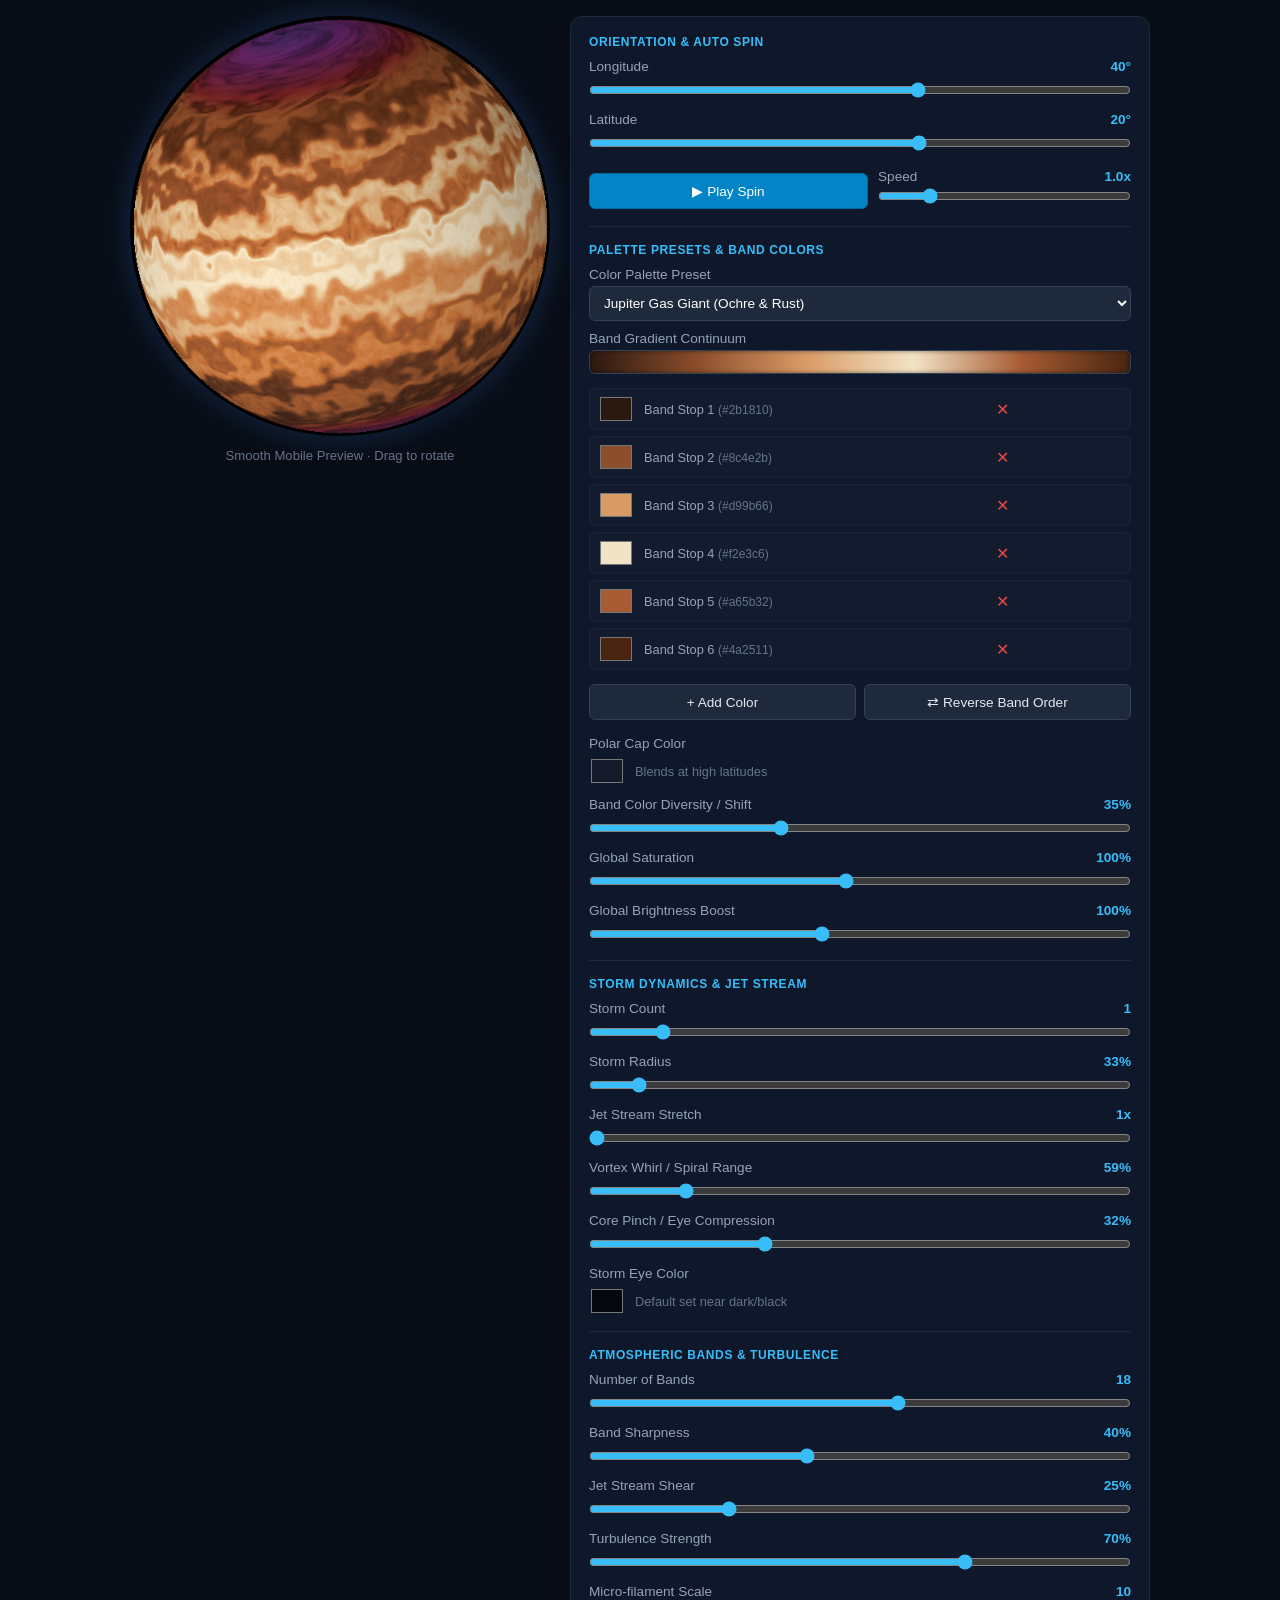
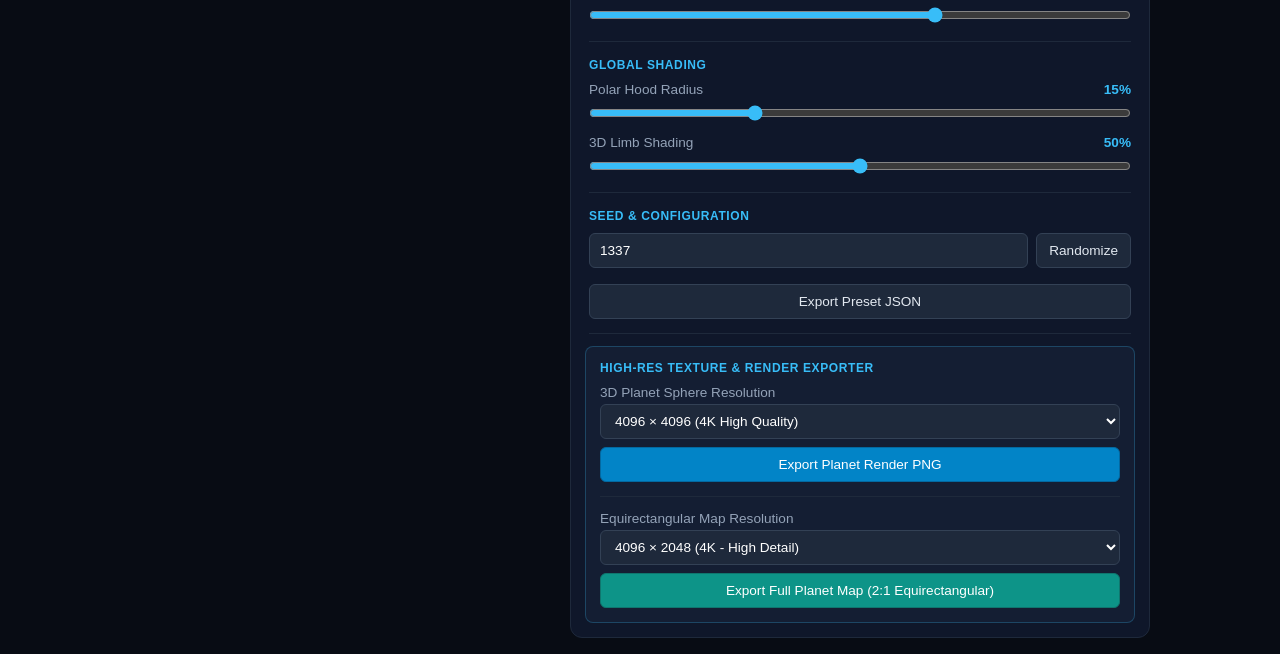
==== tools/gas-giant-generator.html @ 61d4499a "Last Sync: 2026-09-23 03:58 (Mobile)" ====
<!DOCTYPE html>
<html lang="en">
<head>
  <meta charset="UTF-8">
  <meta name="viewport" content="width=device-width, initial-scale=1.0, user-scalable=no">
  <title>Gas Giant Generator - Mobile Optimized Engine</title>
  <style>
    * { box-sizing: border-box; margin: 0; padding: 0; }
    body {
      background-color: #080c14;
      color: #e2e8f0;
      font-family: -apple-system, BlinkMacSystemFont, "Segoe UI", Roboto, Helvetica, Arial, sans-serif;
      display: flex;
      flex-direction: column;
      align-items: center;
      padding: 16px;
      min-height: 100vh;
      touch-action: manipulation;
    }
    .container {
      display: flex;
      flex-direction: column;
      align-items: center;
      gap: 20px;
      max-width: 520px;
      width: 100%;
    }
    @media (min-width: 860px) {
      .container {
        flex-direction: row;
        align-items: flex-start;
        max-width: 1020px;
      }
    }
    .canvas-container {
      display: flex;
      flex-direction: column;
      align-items: center;
      gap: 12px;
      position: sticky;
      top: 16px;
      width: 100%;
      max-width: 420px;
    }
    canvas#ggCanvas {
      width: 100%;
      aspect-ratio: 1 / 1;
      max-width: 420px;
      max-height: 420px;
      border-radius: 50%;
      background: #000;
      cursor: grab;
      touch-action: none;
      box-shadow: 0 0 35px rgba(59, 130, 246, 0.25);
    }
    canvas#ggCanvas:active { cursor: grabbing; }
    .hint {
      font-size: 0.82rem;
      color: #64748b;
      text-align: center;
    }
    #ggPanel {
      background: #0f172a;
      border: 1px solid #1e293b;
      border-radius: 12px;
      padding: 18px;
      width: 100%;
      display: flex;
      flex-direction: column;
      gap: 16px;
    }
    .ggSection {
      display: flex;
      flex-direction: column;
      gap: 10px;
      border-bottom: 1px solid #1e293b;
      padding-bottom: 14px;
    }
    .ggSection:last-child { border-bottom: none; padding-bottom: 0; }
    .ggSectionTitle {
      font-size: 0.75rem;
      font-weight: 700;
      text-transform: uppercase;
      letter-spacing: 0.05em;
      color: #38bdf8;
    }
    .ggRow {
      display: flex;
      flex-direction: column;
      gap: 4px;
    }
    .ggRowHead {
      display: flex;
      justify-content: space-between;
      font-size: 0.85rem;
      color: #94a3b8;
    }
    .ggRowHead .val { color: #38bdf8; font-weight: 600; }
    input[type="range"] {
      width: 100%;
      accent-color: #38bdf8;
      cursor: pointer;
      height: 24px;
    }
    input[type="color"] {
      border: none;
      width: 36px;
      height: 32px;
      border-radius: 6px;
      cursor: pointer;
      background: transparent;
      flex-shrink: 0;
    }
    input[type="text"], select {
      background: #1e293b;
      border: 1px solid #334155;
      color: #fff;
      padding: 8px 10px;
      border-radius: 6px;
      width: 100%;
      font-size: 0.85rem;
      outline: none;
    }
    select:focus, input[type="text"]:focus { border-color: #38bdf8; }
    
    .palette-preview-bar {
      width: 100%;
      height: 24px;
      border-radius: 6px;
      border: 1px solid #334155;
      box-shadow: inset 0 0 4px rgba(0,0,0,0.5);
    }
    .ggColorGrid {
      display: flex;
      flex-direction: column;
      gap: 6px;
      margin-top: 4px;
    }
    .ggColorItem {
      display: flex;
      align-items: center;
      gap: 10px;
      background: #1e293b50;
      padding: 4px 8px;
      border-radius: 6px;
      border: 1px solid #33415540;
    }
    .ggColorItem label {
      font-size: 0.8rem;
      color: #94a3b8;
      flex: 1;
    }
    .remove-stop-btn {
      background: transparent;
      border: none;
      color: #ef4444;
      font-size: 1rem;
      cursor: pointer;
      padding: 0 6px;
    }
    .remove-stop-btn:hover { color: #f87171; }

    .ggBtnRow {
      display: flex;
      gap: 8px;
    }
    button {
      flex: 1;
      background: #1e293b;
      border: 1px solid #334155;
      color: #e2e8f0;
      padding: 9px 12px;
      border-radius: 6px;
      font-size: 0.85rem;
      font-weight: 500;
      cursor: pointer;
      transition: all 0.2s;
      display: flex;
      align-items: center;
      justify-content: center;
      gap: 6px;
    }
    button:hover:not(:disabled) { background: #334155; }
    button:disabled { opacity: 0.5; cursor: not-allowed; }
    button.primary {
      background: #0284c7;
      border-color: #0369a1;
      color: #fff;
    }
    button.primary:hover:not(:disabled) { background: #0369a1; }
    button.accent {
      background: #0d9488;
      border-color: #0f766e;
      color: #fff;
    }
    button.accent:hover:not(:disabled) { background: #0f766e; }
    #ggSeedRow {
      display: flex;
      gap: 8px;
    }

    .export-overlay {
      position: fixed;
      top: 0; left: 0; right: 0; bottom: 0;
      background: rgba(8, 12, 20, 0.88);
      backdrop-filter: blur(5px);
      display: flex;
      flex-direction: column;
      align-items: center;
      justify-content: center;
      z-index: 9999;
      opacity: 0;
      pointer-events: none;
      transition: opacity 0.2s ease;
    }
    .export-overlay.active {
      opacity: 1;
      pointer-events: auto;
    }
    .spinner {
      width: 48px;
      height: 48px;
      border: 4px solid #1e293b;
      border-top: 4px solid #38bdf8;
      border-radius: 50%;
      animation: spin 0.8s linear infinite;
      margin-bottom: 16px;
    }
    @keyframes spin { 0% { transform: rotate(0deg); } 100% { transform: rotate(360deg); } }
    .progress-bar-bg {
      width: 260px;
      height: 8px;
      background: #1e293b;
      border-radius: 4px;
      overflow: hidden;
      margin-top: 12px;
    }
    .progress-bar-fill {
      width: 0%;
      height: 100%;
      background: #38bdf8;
      transition: width 0.08s linear;
    }
    .export-text { font-size: 1.1rem; font-weight: 600; color: #f8fafc; }
    .export-subtext { font-size: 0.85rem; color: #94a3b8; margin-top: 4px; }
  </style>
</head>
<body>

<div class="export-overlay" id="exportOverlay">
  <div class="spinner"></div>
  <div class="export-text" id="exportStatusText">Exporting.... Loading....</div>
  <div class="export-subtext" id="exportSubtext">Rendering procedural texture map</div>
  <div class="progress-bar-bg">
    <div class="progress-bar-fill" id="exportProgressBar"></div>
  </div>
</div>

<div class="container">
  <div class="canvas-container">
    <canvas id="ggCanvas" width="512" height="512"></canvas>
    <div class="hint">Smooth Mobile Preview · Drag to rotate</div>
  </div>

  <div id="ggPanel">

    <div class="ggSection">
      <div class="ggSectionTitle">Orientation & Auto Spin</div>
      <div class="ggRow">
        <div class="ggRowHead"><span>Longitude</span><span class="val" id="ggLonVal">40°</span></div>
        <input type="range" id="ggLon" min="-180" max="180" step="1" value="40">
      </div>
      <div class="ggRow">
        <div class="ggRowHead"><span>Latitude</span><span class="val" id="ggLatVal">20°</span></div>
        <input type="range" id="ggLat" min="-89" max="89" step="1" value="20">
      </div>
      <div class="ggRow" style="margin-top: 4px;">
        <div style="display:flex; gap:10px; align-items:center;">
          <button id="ggToggleSpin" class="primary">▶ Play Spin</button>
          <div style="flex:1;">
            <div class="ggRowHead"><span>Speed</span><span class="val" id="ggSpeedVal">1.0x</span></div>
            <input type="range" id="ggSpinSpeed" min="0.1" max="5.0" step="0.1" value="1.0">
          </div>
        </div>
      </div>
    </div>

    <div class="ggSection">
      <div class="ggSectionTitle">Palette Presets & Band Colors</div>
      
      <div class="ggRow">
        <div class="ggRowHead"><span>Color Palette Preset</span></div>
        <select id="ggPresetSelect">
          <option value="jupiter">Jupiter Gas Giant (Ochre & Rust)</option>
          <option value="neptune">Neptune Blue (Deep Cyan & Indigo)</option>
          <option value="saturn">Saturn Gold (Amber & Pale Cream)</option>
          <option value="toxic">Toxic Alien (Emerald & Dark Violet)</option>
          <option value="dwarf">Sunburst Dwarf (Crimson & Gold)</option>
          <option value="custom">Custom Palette</option>
        </select>
      </div>

      <div class="ggRow">
        <div class="ggRowHead"><span>Band Gradient Continuum</span></div>
        <div id="ggGradientPreview" class="palette-preview-bar"></div>
      </div>

      <div class="ggColorGrid" id="ggColorPaletteContainer"></div>

      <div class="ggBtnRow" style="margin-top:4px;">
        <button id="ggAddColor">+ Add Color</button>
        <button id="ggReverseColor">⇄ Reverse Band Order</button>
      </div>

      <div class="ggRow" style="margin-top:6px;">
        <div class="ggRowHead"><span>Polar Cap Color</span></div>
        <div style="display:flex; gap:10px; align-items:center;">
          <input type="color" id="ggPolarColor" value="#141a29">
          <span style="font-size:0.8rem; color:#64748b;">Blends at high latitudes</span>
        </div>
      </div>

      <div class="ggRow">
        <div class="ggRowHead"><span>Band Color Diversity / Shift</span><span class="val" id="ggVarVal">35%</span></div>
        <input type="range" id="ggVar" min="0" max="100" step="1" value="35">
      </div>

      <div class="ggRow">
        <div class="ggRowHead"><span>Global Saturation</span><span class="val" id="ggSatVal">100%</span></div>
        <input type="range" id="ggSat" min="10" max="200" step="1" value="100">
      </div>
      <div class="ggRow">
        <div class="ggRowHead"><span>Global Brightness Boost</span><span class="val" id="ggBriVal">100%</span></div>
        <input type="range" id="ggBri" min="40" max="180" step="1" value="100">
      </div>
    </div>

    <div class="ggSection">
      <div class="ggSectionTitle">Storm Dynamics & Jet Stream</div>
      <div class="ggRow">
        <div class="ggRowHead"><span>Storm Count</span><span class="val" id="ggStormCountVal">1</span></div>
        <input type="range" id="ggStormCount" min="0" max="8" step="1" value="1">
      </div>
      <div class="ggRow">
        <div class="ggRowHead"><span>Storm Radius</span><span class="val" id="ggStormSizeVal">33%</span></div>
        <input type="range" id="ggStormSize" min="10" max="300" step="1" value="33">
      </div>
      <div class="ggRow">
        <div class="ggRowHead"><span>Jet Stream Stretch</span><span class="val" id="ggStormStretchVal">1x</span></div>
        <input type="range" id="ggStormStretch" min="1" max="12" step="0.5" value="1">
      </div>
      <div class="ggRow">
        <div class="ggRowHead"><span>Vortex Whirl / Spiral Range</span><span class="val" id="ggStormWhirlVal">59%</span></div>
        <input type="range" id="ggStormWhirl" min="0" max="350" step="1" value="59">
      </div>
      <div class="ggRow">
        <div class="ggRowHead"><span>Core Pinch / Eye Compression</span><span class="val" id="ggStormPinchVal">32%</span></div>
        <input type="range" id="ggStormPinch" min="0" max="100" step="1" value="32">
      </div>
      <div class="ggRow">
        <div class="ggRowHead"><span>Storm Eye Color</span></div>
        <div style="display:flex; gap:10px; align-items:center;">
          <input type="color" id="ggStormColor" value="#05080e">
          <span style="font-size:0.8rem; color:#64748b;">Default set near dark/black</span>
        </div>
      </div>
    </div>

    <div class="ggSection">
      <div class="ggSectionTitle">Atmospheric Bands & Turbulence</div>
      <div class="ggRow">
        <div class="ggRowHead"><span>Number of Bands</span><span class="val" id="ggBandsVal">18</span></div>
        <input type="range" id="ggBands" min="2" max="30" step="1" value="18">
      </div>
      <div class="ggRow">
        <div class="ggRowHead"><span>Band Sharpness</span><span class="val" id="ggBandSharpVal">40%</span></div>
        <input type="range" id="ggBandSharp" min="0" max="100" step="1" value="40">
      </div>
      <div class="ggRow">
        <div class="ggRowHead"><span>Jet Stream Shear</span><span class="val" id="ggWarpVal">25%</span></div>
        <input type="range" id="ggWarp" min="0" max="100" step="1" value="25">
      </div>
      <div class="ggRow">
        <div class="ggRowHead"><span>Turbulence Strength</span><span class="val" id="ggTurbVal">70%</span></div>
        <input type="range" id="ggTurb" min="0" max="100" step="1" value="70">
      </div>
      <div class="ggRow">
        <div class="ggRowHead"><span>Micro-filament Scale</span><span class="val" id="ggTurbScaleVal">10</span></div>
        <input type="range" id="ggTurbScale" min="1" max="15" step="1" value="10">
      </div>
    </div>

    <div class="ggSection">
      <div class="ggSectionTitle">Global Shading</div>
      <div class="ggRow">
        <div class="ggRowHead"><span>Polar Hood Radius</span><span class="val" id="ggPolarSizeVal">15%</span></div>
        <input type="range" id="ggPolarSize" min="0" max="50" step="1" value="15">
      </div>
      <div class="ggRow">
        <div class="ggRowHead"><span>3D Limb Shading</span><span class="val" id="ggShadeVal">50%</span></div>
        <input type="range" id="ggShade" min="0" max="100" step="1" value="50">
      </div>
    </div>

    <div class="ggSection">
      <div class="ggSectionTitle">Seed & Configuration</div>
      <div id="ggSeedRow">
        <input type="text" id="ggSeed" value="1337">
        <button id="ggRandomSeed">Randomize</button>
      </div>
      <div class="ggBtnRow" style="margin-top:6px;">
        <button id="ggExportJson">Export Preset JSON</button>
      </div>
    </div>

    <div class="ggSection" style="background: #141e33; margin: -4px; padding: 14px; border-radius: 8px; border: 1px solid #38bdf840;">
      <div class="ggSectionTitle" style="color: #38bdf8;">High-Res Texture & Render Exporter</div>
      
      <div class="ggRow">
        <div class="ggRowHead"><span>3D Planet Sphere Resolution</span></div>
        <select id="ggSphereRes">
          <option value="512">512 × 512 (Standard)</option>
          <option value="1024">1024 × 1024 (HD)</option>
          <option value="2048">2048 × 2048 (2K)</option>
          <option value="4096" selected>4096 × 4096 (4K High Quality)</option>
        </select>
        <button id="ggExportPng" class="primary" style="margin-top: 4px;">
          Export Planet Render PNG
        </button>
      </div>

      <hr style="border: none; border-top: 1px solid #1e293b; margin: 4px 0;">

      <div class="ggRow">
        <div class="ggRowHead"><span>Equirectangular Map Resolution</span></div>
        <select id="ggEquiRes">
          <option value="1024x512">1024 × 512 (Mobile)</option>
          <option value="2048x1024">2048 × 1024 (1K Standard)</option>
          <option value="4096x2048" selected>4096 × 2048 (4K - High Detail)</option>
        </select>
        <button id="ggExportEqui" class="accent" style="margin-top: 4px;">
          Export Full Planet Map (2:1 Equirectangular)
        </button>
      </div>
    </div>

  </div>
</div>

<script>
(function(){
  const canvas = document.getElementById('ggCanvas');
  const ctx = canvas.getContext('2d');
  
  const HIGH_RES_PREVIEW = 512;
  const LOW_RES_PREVIEW = 256; // 4x speedup during touch drag/rotate
  
  canvas.width = HIGH_RES_PREVIEW;
  canvas.height = HIGH_RES_PREVIEW;

  const PRESETS = {
    jupiter: {
      colors: ['#2b1810', '#8c4e2b', '#d99b66', '#f2e3c6', '#a65b32', '#4a2511'],
      polarColor: '#141a29',
      stormColor: '#05080e'
    },
    neptune: {
      colors: ['#0b1d3a', '#103875', '#1d63b8', '#4292e3', '#8ac2f5', '#16488a'],
      polarColor: '#060e1a',
      stormColor: '#04070d'
    },
    saturn: {
      colors: ['#3b2d18', '#73572e', '#b89456', '#ebd59b', '#f7edd2', '#8c6d3b'],
      polarColor: '#1a1813',
      stormColor: '#0a0907'
    },
    toxic: {
      colors: ['#122415', '#1f5228', '#389448', '#63d175', '#a2f2b0', '#253852'],
      polarColor: '#0a121a',
      stormColor: '#07050d'
    },
    dwarf: {
      colors: ['#380808', '#781414', '#c43318', '#f27d24', '#fce268', '#5e1010'],
      polarColor: '#140505',
      stormColor: '#0a0202'
    }
  };

  const S = {
    colors: [...PRESETS.jupiter.colors],
    polarColor: PRESETS.jupiter.polarColor,
    stormColor: PRESETS.jupiter.stormColor,
    colorVariation: 35,
    sat: 100, bri: 100,
    bands: 18, bandSharp: 40,
    turb: 70, turbScale: 10, warp: 25,
    stormCount: 1, stormSize: 33, stormStretch: 1, stormWhirl: 59, stormPinch: 32,
    polarSize: 15, shade: 50,
    lon: 40, lat: 20,
    seed: 1337
  };

  // PALETTE LUT OPTIMIZATION (Eliminates per-pixel HSL calculations)
  const LUT_SIZE = 512;
  let paletteLUT = new Array(LUT_SIZE);

  function hexToRgb(hex){
    if(!hex || hex.length < 6) return [100, 150, 220];
    const n = parseInt(hex.replace('#',''), 16);
    if(isNaN(n)) return [100, 150, 220];
    return [(n>>16)&255, (n>>8)&255, n&255];
  }

  function rgbToHsl(r,g,b){
    r/=255; g/=255; b/=255;
    const max=Math.max(r,g,b), min=Math.min(r,g,b);
    let h=0, s=0, l=(max+min)/2;
    if(max !== min){
      const d=max-min;
      s = l>0.5 ? d/(2-max-min) : d/(max+min);
      switch(max){
        case r: h=(g-b)/d+(g<b?6:0); break;
        case g: h=(b-r)/d+2; break;
        case b: h=(r-g)/d+4; break;
      }
      h/=6;
    }
    return [h,s,l];
  }

  function hslToRgb(h,s,l){
    let r,g,b;
    if(s===0){r=g=b=l;}
    else{
      const hue2rgb=(p,q,t)=>{
        if(t<0)t+=1; if(t>1)t-=1;
        if(t<1/6) return p+(q-p)*6*t;
        if(t<1/2) return q;
        if(t<2/3) return p+(q-p)*(2/3-t)*6;
        return p;
      };
      const q = l<0.5 ? l*(1+s) : l+s-l*s;
      const p = 2*l-q;
      r = hue2rgb(p,q,h+1/3);
      g = hue2rgb(p,q,h);
      b = hue2rgb(p,q,h-1/3);
    }
    return [Math.round(r*255), Math.round(g*255), Math.round(b*255)];
  }

  function lerp(a,b,t){
    return a+(b-a)*Math.max(0, Math.min(1, t));
  }

  function lerpColorHSL(c1, c2, t){
    if(!c1) return c2 || [100, 150, 220];
    if(!c2) return c1 || [100, 150, 220];
    t = Math.max(0, Math.min(1, t));

    const hsl1 = rgbToHsl(c1[0], c1[1], c1[2]);
    const hsl2 = rgbToHsl(c2[0], c2[1], c2[2]);

    let h1 = hsl1[0], h2 = hsl2[0];
    let dh = h2 - h1;

    if (dh > 0.5) dh -= 1.0;
    if (dh < -0.5) dh += 1.0;

    let h = (h1 + dh * t) % 1.0;
    if (h < 0) h += 1.0;

    let s = lerp(hsl1[1], hsl2[1], t);
    let l = lerp(hsl1[2], hsl2[2], t);

    return hslToRgb(h, s, l);
  }

  function samplePaletteRaw(t, list) {
    if (!list || list.length === 0) return [100, 150, 220];
    if (list.length === 1) return list[0];
    
    t = Math.abs(t);
    const cycle = Math.floor(t);
    const rem = t - cycle;
    t = (cycle % 2 === 0) ? rem : 1.0 - rem;

    const scaled = t * (list.length - 1);
    const idx = Math.floor(scaled);
    const frac = scaled - idx;
    if (idx >= list.length - 1) return list[list.length - 1];

    return lerpColorHSL(list[idx], list[idx + 1], frac);
  }

  function applySatBri(rgb, satMul, briMul){
    let [h,s,l] = rgbToHsl(rgb[0],rgb[1],rgb[2]);
    s = Math.min(1, Math.max(0, s * satMul));
    l = Math.min(1, Math.max(0, l * briMul));
    return hslToRgb(h,s,l);
  }

  function rebuildPaletteLUT() {
    const rawRgbList = (S.colors && S.colors.length > 0) ? S.colors.map(hexToRgb) : [[15,23,42], [30,58,138], [59,130,246]];
    const satMul = (S.sat || 100) / 100;
    const briMul = (S.bri || 100) / 100;

    for (let i = 0; i < LUT_SIZE; i++) {
      const t = i / (LUT_SIZE - 1);
      const rawRgb = samplePaletteRaw(t, rawRgbList);
      paletteLUT[i] = applySatBri(rawRgb, satMul, briMul);
    }
  }

  // Fast direct array lookup replacing slow per-pixel color conversions
  function samplePaletteFast(t) {
    t = Math.abs(t);
    const cycle = Math.floor(t);
    const rem = t - cycle;
    t = (cycle % 2 === 0) ? rem : 1.0 - rem;

    const idx = (t * (LUT_SIZE - 1) + 0.5) | 0;
    return paletteLUT[Math.max(0, Math.min(LUT_SIZE - 1, idx))];
  }

  function smootherstep(min, max, value) {
    const x = Math.max(0, Math.min(1, (value - min) / (max - min)));
    return x * x * x * (x * (x * 6 - 15) + 10);
  }

  function hash3(x, y, z) {
    let n = Math.sin(x * 127.1 + y * 311.7 + z * 74.7) * 43758.5453123;
    return n - Math.floor(n);
  }

  function valueNoise3D(x, y, z) {
    const xi = Math.floor(x), yi = Math.floor(y), zi = Math.floor(z);
    const xf = x - xi, yf = y - yi, zf = z - zi;
    const u = xf * xf * (3 - 2 * xf);
    const v = yf * yf * (3 - 2 * yf);
    const w = zf * zf * (3 - 2 * zf);

    let res = 0;
    for(let i=0; i<=1; i++) {
      for(let j=0; j<=1; j++) {
        for(let k=0; k<=1; k++) {
          let weight = (i ? u : 1-u) * (j ? v : 1-v) * (k ? w : 1-w);
          res += weight * hash3(xi + i, yi + j, zi + k);
        }
      }
    }
    return isNaN(res) ? 0.5 : res;
  }

  function fbm3D(x, y, z, octaves = 3) {
    let val = 0, amp = 0.5, freq = 1.0;
    for(let i = 0; i < octaves; i++) {
      val += amp * valueNoise3D(x * freq, y * freq, z * freq);
      freq *= 2.0; amp *= 0.5;
    }
    return isNaN(val) ? 0.5 : val;
  }

  function getStorms(){
    const storms = [];
    const count = Math.max(0, S.stormCount || 0);
    const sizeMultiplier = Math.max(0.05, (S.stormSize || 100) / 100);

    for(let i=0; i<count; i++){
      const rs = (S.seed || 1) + i * 91.7;
      const lat = (hash3(rs, 1.1, 2.2) - 0.5) * 1.1;
      const lon = hash3(rs, 3.3, 4.4) * Math.PI * 2;
      const size = (0.08 + sizeMultiplier * 0.35);

      storms.push({
        x: Math.cos(lat) * Math.cos(lon),
        y: Math.sin(lat),
        z: Math.cos(lat) * Math.sin(lon),
        size
      });
    }
    return storms;
  }

  function computeSurfaceColor(pX, pY, pZ, storms, polarRgb, stormRgb) {
    const absLat = Math.abs(pY);

    const polarThreshold = Math.max(0.1, 1.0 - (S.polarSize / 100) * 1.5);
    const polarWeight = Math.min(1, Math.max(0, (absLat - polarThreshold) / (1 - polarThreshold)));

    const warpStr = ((S.warp || 0) / 100) * 1.5;
    const scale = Math.max(0.1, S.turbScale || 10);

    const polarAngle = Math.atan2(pZ, pX);
    const polarRadius = Math.hypot(pX, pZ);
    const smoothPolarSign = Math.tanh(pY * 10.0);
    const swirlAngle = polarAngle + (1.0 - polarRadius) * 4.0 * smoothPolarSign;
    const swX = Math.cos(swirlAngle) * polarRadius;
    const swZ = Math.sin(swirlAngle) * polarRadius;

    const effX = lerp(pX, swX, polarWeight * 0.7);
    const effZ = lerp(pZ, swZ, polarWeight * 0.7);

    const warpX = fbm3D(effX * scale + S.seed, pY * scale, effZ * scale, 2) * warpStr;
    const warpY = fbm3D(effX * scale, pY * scale + S.seed + 10, effZ * scale, 2) * warpStr;
    const warpZ = fbm3D(effX * scale, pY * scale, effZ * scale + S.seed + 20, 2) * warpStr;

    const baseWX = effX + warpX;
    const baseWY = pY + warpY;
    const baseWZ = effZ + warpZ;

    let sWX = baseWX, sWY = baseWY, sWZ = baseWZ;
    let accumulatedStormMask = 0;

    for(const st of storms){
      let stormLon = Math.atan2(st.z, st.x);
      let pointLon = Math.atan2(effZ, effX);
      let dLon = pointLon - stormLon;

      while(dLon > Math.PI) dLon -= Math.PI * 2;
      while(dLon < -Math.PI) dLon += Math.PI * 2;

      let cosLat = Math.sqrt(Math.max(0, 1 - st.y * st.y));
      let dX_long = dLon * cosLat;
      let dY_lat = pY - st.y;

      let stretch = Math.max(0.5, S.stormStretch || 4.5);
      
      let distSq = Math.pow(dX_long / stretch, 2.0) + Math.pow(dY_lat * 2.2, 2.0);
      let dist = Math.sqrt(distSq);

      const maxDist = Math.max(0.01, st.size * 2.8);
      
      if(dist < maxDist){
        const norm = dist / maxDist;
        const falloff = smootherstep(1.0, 0.0, norm);
        if(falloff <= 0) continue;

        const pinchStrength = (S.stormPinch || 0) / 100;
        const pinchedNorm = Math.pow(norm, 1.0 + pinchStrength * 2.2);
        const pinchFactor = lerp(1.0, pinchedNorm / Math.max(0.0001, norm), falloff);

        const whirlStrength = ((S.stormWhirl || 0) / 100) * 38.0; 
        const spinDir = st.y >= 0 ? 1 : -1;
        const twistAngle = falloff * whirlStrength * spinDir;

        let wx_d = (sWX - st.x) * pinchFactor;
        let wy_d = (sWY - st.y) * pinchFactor;
        let wz_d = (sWZ - st.z) * pinchFactor;

        let sLen = Math.hypot(st.x, st.y, st.z) || 1;
        let stX = st.x / sLen, stY = st.y / sLen, stZ = st.z / sLen;

        const dot = wx_d*stX + wy_d*stY + wz_d*stZ;
        const crossX = stY*wz_d - stZ*wy_d;
        const crossY = stZ*wx_d - stX*wz_d;
        const crossZ = stX*wy_d - stY*wx_d;

        const cosT = Math.cos(twistAngle);
        const sinT = Math.sin(twistAngle);

        const rX = wx_d * cosT + crossX * sinT + stX * dot * (1 - cosT);
        const rY = wy_d * cosT + crossY * sinT + stY * dot * (1 - cosT);
        const rZ = wz_d * cosT + crossZ * sinT + stZ * dot * (1 - cosT);

        sWX = st.x + lerp(wx_d, rX, falloff);
        sWY = st.y + lerp(wy_d, rY, falloff);
        sWZ = st.z + lerp(wz_d, rZ, falloff);

        // Smooth sigmoidal transition prevents line cuts across storms
        const smoothSign = Math.tanh(dY_lat / Math.max(0.001, st.size * 0.25));
        const jetTail = Math.exp(-Math.pow(dX_long / Math.max(0.01, st.size * stretch * 0.85), 2.0));
        const jetDisplacement = smoothSign * (1.0 - norm) * (st.size * 0.65) * jetTail;
        
        sWY += jetDisplacement * falloff;

        accumulatedStormMask = Math.max(accumulatedStormMask, falloff);
      }
    }

    const smoothStormBlend = smootherstep(0.0, 1.0, accumulatedStormMask);
    const finalWY = lerp(baseWY, sWY, smoothStormBlend);

    let bandsCount = Math.max(1, S.bands || 16);
    let bandPhase = (finalWY * 0.5 + 0.5) * bandsCount;
    let bandWave = Math.sin(bandPhase * Math.PI);
    const sharp = (S.bandSharp || 40) / 100;
    bandWave = Math.sign(bandWave || 1) * Math.pow(Math.abs(bandWave), lerp(1, 0.2, sharp));

    const bandVarNoise = fbm3D(0, finalWY * 2.5 + S.seed, 0, 2);
    const continuousColorShift = (bandVarNoise - 0.5) * ((S.colorVariation || 0) / 100) * 0.6;

    let tPalette = (finalWY * 0.5 + 0.5) + bandWave * 0.08 * (1 - polarWeight * 0.8) + continuousColorShift;

    const polarTurbulence = fbm3D(effX * scale * 4.0 + S.seed, pY * scale * 4.0, effZ * scale * 4.0, 3);
    const turbAmt = (S.turb || 0) / 100;
    const microTurb = fbm3D(sWX * scale * 2.5, finalWY * scale * 2.5, sWZ * scale * 2.5, 2);

    tPalette += (microTurb - 0.5) * turbAmt * 0.15 * (1 - polarWeight);
    tPalette += (polarTurbulence - 0.5) * 0.2 * polarWeight;

    let rgb = samplePaletteFast(tPalette);

    if(smoothStormBlend > 0){
      const stormTurb = fbm3D(sWX * scale * 3.2 + S.seed, finalWY * scale * 3.2, sWZ * scale * 3.2, 2);
      const stormTexturedRgb = lerpColorHSL(stormRgb, samplePaletteFast(stormTurb), 0.2);
      rgb = lerpColorHSL(rgb, stormTexturedRgb, smoothStormBlend * 0.9);
    }

    const polarBlend = Math.pow(polarWeight, 1.5);
    const polarTexturedRgb = lerpColorHSL(polarRgb, samplePaletteFast(polarTurbulence), 0.3);
    rgb = lerpColorHSL(rgb, polarTexturedRgb, polarBlend);

    return rgb;
  }

  function render(renderSize = HIGH_RES_PREVIEW){
    if (canvas.width !== renderSize) {
      canvas.width = renderSize;
      canvas.height = renderSize;
    }

    const W = renderSize, H = renderSize;
    const cx = W/2, cy = H/2, R = W/2 - 4;

    ctx.clearRect(0,0,W,H);

    const polarRgb = hexToRgb(S.polarColor);
    const stormRgb = hexToRgb(S.stormColor);

    const lonRad = (S.lon || 0) * Math.PI/180;
    const latRad = (S.lat || 0) * Math.PI/180;
    const storms = getStorms();

    const img = ctx.createImageData(W, H);
    const data = img.data;

    const lightDir = {x:-0.5, y:-0.4, z:0.75};
    const lightLen = Math.hypot(lightDir.x, lightDir.y, lightDir.z) || 1;
    lightDir.x /= lightLen; lightDir.y /= lightLen; lightDir.z /= lightLen;

    const cosLon = Math.cos(-lonRad), sinLon = Math.sin(-lonRad);
    const cosLat = Math.cos(-latRad), sinLat = Math.sin(-latRad);
    const shadeAmt = (S.shade || 50) / 100;

    for(let py=0; py<H; py++){
      for(let px=0; px<W; px++){
        const dx = (px-cx)/R, dy=(py-cy)/R;
        const d2 = dx*dx+dy*dy;
        const idx = (py*W+px)*4;
        
        if(d2 > 1){
          data[idx+3] = 0;
          continue;
        }
        const dz = Math.sqrt(Math.max(0, 1-d2));

        let nx = dx, ny = -dy, nz = dz;

        let rx = nx*cosLon - nz*sinLon;
        let rz = nx*sinLon + nz*cosLon;
        let ry = ny;
        
        let ry2 = ry*cosLat - rz*sinLat;
        let rz2 = ry*sinLat + rz*cosLat;

        let rgb = computeSurfaceColor(rx, ry2, rz2, storms, polarRgb, stormRgb);

        let diffuse = nx * lightDir.x + ny * lightDir.y + nz * lightDir.z;
        diffuse = diffuse * 0.5 + 0.5;
        const limb = Math.pow(nz, 0.5);
        const lightMul = lerp(1, diffuse * 0.85 + 0.25 * limb, shadeAmt);

        rgb = [rgb[0] * lightMul, rgb[1] * lightMul, rgb[2] * lightMul];

        data[idx]     = Math.max(0, Math.min(255, rgb[0]));
        data[idx + 1] = Math.max(0, Math.min(255, rgb[1]));
        data[idx + 2] = Math.max(0, Math.min(255, rgb[2]));
        data[idx + 3] = 255;
      }
    }
    ctx.putImageData(img, 0, 0);
  }

  async function renderHighResAsync({ targetW, targetH, isEquirectangular, onProgress }) {
    const offCanvas = document.createElement('canvas');
    offCanvas.width = targetW;
    offCanvas.height = targetH;
    const offCtx = offCanvas.getContext('2d');
    const imgData = offCtx.createImageData(targetW, targetH);
    const data = imgData.data;

    const polarRgb = hexToRgb(S.polarColor);
    const stormRgb = hexToRgb(S.stormColor);
    const storms = getStorms();

    const lonRad = (S.lon || 0) * Math.PI/180;
    const latRad = (S.lat || 0) * Math.PI/180;
    const cosLon = Math.cos(-lonRad), sinLon = Math.sin(-lonRad);
    const cosLat = Math.cos(-latRad), sinLat = Math.sin(-latRad);
    const shadeAmt = (S.shade || 50) / 100;

    const lightDir = {x:-0.5, y:-0.4, z:0.75};
    const lightLen = Math.hypot(lightDir.x, lightDir.y, lightDir.z) || 1;
    lightDir.x /= lightLen; lightDir.y /= lightLen; lightDir.z /= lightLen;

    const cx = targetW / 2, cy = targetH / 2, R = targetW / 2 - 4;
    const CHUNK_ROWS = Math.max(16, Math.floor(2048 / targetW * 16));

    for (let py = 0; py < targetH; py += CHUNK_ROWS) {
      const endY = Math.min(targetH, py + CHUNK_ROWS);

      for (let y = py; y < endY; y++) {
        for (let px = 0; px < targetW; px++) {
          const idx = (y * targetW + px) * 4;

          if (isEquirectangular) {
            const u = px / targetW;
            const v = y / targetH;

            const longitude = (u - 0.5) * Math.PI * 2;
            const latitude = (0.5 - v) * Math.PI;

            const pY = Math.sin(latitude);
            const cosLatP = Math.cos(latitude);
            const pX = cosLatP * Math.cos(longitude);
            const pZ = cosLatP * Math.sin(longitude);

            let rgb = computeSurfaceColor(pX, pY, pZ, storms, polarRgb, stormRgb);

            data[idx]     = Math.max(0, Math.min(255, rgb[0]));
            data[idx + 1] = Math.max(0, Math.min(255, rgb[1]));
            data[idx + 2] = Math.max(0, Math.min(255, rgb[2]));
            data[idx + 3] = 255;

          } else {
            const dx = (px - cx) / R, dy = (y - cy) / R;
            const d2 = dx * dx + dy * dy;

            if (d2 > 1) {
              data[idx + 3] = 0;
              continue;
            }
            const dz = Math.sqrt(Math.max(0, 1 - d2));
            let nx = dx, ny = -dy, nz = dz;

            let rx = nx * cosLon - nz * sinLon;
            let rz = nx * sinLon + nz * cosLon;
            let ry = ny;

            let ry2 = ry * cosLat - rz * sinLat;
            let rz2 = ry * sinLat + rz * cosLat;

            let rgb = computeSurfaceColor(rx, ry2, rz2, storms, polarRgb, stormRgb);

            let diffuse = nx * lightDir.x + ny * lightDir.y + nz * lightDir.z;
            diffuse = diffuse * 0.5 + 0.5;
            const limb = Math.pow(nz, 0.5);
            const lightMul = lerp(1, diffuse * 0.85 + 0.25 * limb, shadeAmt);

            rgb = [rgb[0] * lightMul, rgb[1] * lightMul, rgb[2] * lightMul];

            data[idx]     = Math.max(0, Math.min(255, rgb[0]));
            data[idx + 1] = Math.max(0, Math.min(255, rgb[1]));
            data[idx + 2] = Math.max(0, Math.min(255, rgb[2]));
            data[idx + 3] = 255;
          }
        }
      }

      if (onProgress) {
        onProgress(Math.round((endY / targetH) * 100));
      }
      await new Promise(resolve => setTimeout(resolve, 0));
    }

    offCtx.putImageData(imgData, 0, 0);
    return offCanvas;
  }

  function updateGradientBar() {
    const bar = document.getElementById('ggGradientPreview');
    if (!bar) return;
    if (S.colors.length === 0) {
      bar.style.background = '#000';
      return;
    }
    bar.style.background = `linear-gradient(to right, ${S.colors.join(', ')})`;
  }

  function renderPaletteControls(){
    const container = document.getElementById('ggColorPaletteContainer');
    container.innerHTML = '';
    
    S.colors.forEach((col, idx) => {
      const item = document.createElement('div');
      item.className = 'ggColorItem';
      item.innerHTML = `
        <input type="color" value="${col}" data-index="${idx}">
        <label>Band Stop ${idx + 1} <span style="font-size:0.75rem; color:#64748b;">(${col})</span></label>
        <button class="remove-stop-btn" title="Remove Color Stop" data-index="${idx}">✕</button>
      `;
      
      const input = item.querySelector('input[type="color"]');
      input.addEventListener('input', (e) => {
        S.colors[idx] = e.target.value;
        item.querySelector('label span').textContent = `(${e.target.value})`;
        document.getElementById('ggPresetSelect').value = 'custom';
        updateGradientBar();
      });
      input.addEventListener('change', () => {
        rebuildPaletteLUT();
        render(HIGH_RES_PREVIEW);
      });

      const removeBtn = item.querySelector('.remove-stop-btn');
      removeBtn.addEventListener('click', () => {
        if (S.colors.length > 2) {
          S.colors.splice(idx, 1);
          document.getElementById('ggPresetSelect').value = 'custom';
          renderPaletteControls();
          rebuildPaletteLUT();
          render(HIGH_RES_PREVIEW);
        }
      });

      container.appendChild(item);
    });

    updateGradientBar();
  }

  document.getElementById('ggPresetSelect').addEventListener('change', (e) => {
    const presetKey = e.target.value;
    if (PRESETS[presetKey]) {
      S.colors = [...PRESETS[presetKey].colors];
      S.polarColor = PRESETS[presetKey].polarColor;
      S.stormColor = PRESETS[presetKey].stormColor;

      document.getElementById('ggPolarColor').value = S.polarColor;
      document.getElementById('ggStormColor').value = S.stormColor;

      renderPaletteControls();
      rebuildPaletteLUT();
      render(HIGH_RES_PREVIEW);
    }
  });

  document.getElementById('ggAddColor').addEventListener('click', () => {
    if (S.colors.length < 10) {
      const lastColor = S.colors[S.colors.length - 1] || '#3b82f6';
      S.colors.push(lastColor);
      document.getElementById('ggPresetSelect').value = 'custom';
      renderPaletteControls();
      rebuildPaletteLUT();
      render(HIGH_RES_PREVIEW);
    }
  });

  document.getElementById('ggReverseColor').addEventListener('click', () => {
    S.colors.reverse();
    document.getElementById('ggPresetSelect').value = 'custom';
    renderPaletteControls();
    rebuildPaletteLUT();
    render(HIGH_RES_PREVIEW);
  });

  function bindRange(id, valId, key, suffix, isFloat, rebuildLUT = false){
    const el = document.getElementById(id);
    const valEl = document.getElementById(valId);
    if(!el) return;
    el.addEventListener('input', ()=>{
      S[key] = isFloat ? parseFloat(el.value) : parseInt(el.value, 10);
      if(valEl) valEl.textContent = el.value + (suffix||'');
    });
    el.addEventListener('change', () => {
      if(rebuildLUT) rebuildPaletteLUT();
      render(HIGH_RES_PREVIEW);
    });
  }

  bindRange('ggLon','ggLonVal','lon','°');
  bindRange('ggLat','ggLatVal','lat','°');
  bindRange('ggVar','ggVarVal','colorVariation','%', false, true);
  bindRange('ggSat','ggSatVal','sat','%', false, true);
  bindRange('ggBri','ggBriVal','bri','%', false, true);
  bindRange('ggBands','ggBandsVal','bands','');
  bindRange('ggBandSharp','ggBandSharpVal','bandSharp','%');
  bindRange('ggTurb','ggTurbVal','turb','%');
  bindRange('ggTurbScale','ggTurbScaleVal','turbScale','');
  bindRange('ggWarp','ggWarpVal','warp','%');
  bindRange('ggStormCount','ggStormCountVal','stormCount','');
  bindRange('ggStormSize','ggStormSizeVal','stormSize','%');
  bindRange('ggStormStretch','ggStormStretchVal','stormStretch','x', true);
  bindRange('ggStormWhirl','ggStormWhirlVal','stormWhirl','%', true);
  bindRange('ggStormPinch','ggStormPinchVal','stormPinch','%');
  bindRange('ggPolarSize','ggPolarSizeVal','polarSize','%');
  bindRange('ggShade','ggShadeVal','shade','%');

  const polarEl = document.getElementById('ggPolarColor');
  polarEl.addEventListener('input', (e) => { S.polarColor = e.target.value; });
  polarEl.addEventListener('change', () => render(HIGH_RES_PREVIEW));

  const stormColorEl = document.getElementById('ggStormColor');
  stormColorEl.addEventListener('input', (e) => { S.stormColor = e.target.value; });
  stormColorEl.addEventListener('change', () => render(HIGH_RES_PREVIEW));

  document.getElementById('ggSeed').addEventListener('change', (e)=>{
    const v = parseInt(e.target.value, 10);
    S.seed = isNaN(v) ? 1337 : v;
    render(HIGH_RES_PREVIEW);
  });
  document.getElementById('ggRandomSeed').addEventListener('click', ()=>{
    const v = Math.floor(Math.random()*100000);
    document.getElementById('ggSeed').value = v;
    S.seed = v;
    render(HIGH_RES_PREVIEW);
  });

  // AUTO SPIN LOOP
  let isSpinning = false;
  let spinSpeed = 1.0;
  let lastTime = performance.now();

  const toggleSpinBtn = document.getElementById('ggToggleSpin');
  const spinSpeedEl = document.getElementById('ggSpinSpeed');

  toggleSpinBtn.addEventListener('click', () => {
    isSpinning = !isSpinning;
    toggleSpinBtn.textContent = isSpinning ? '⏸ Pause Spin' : '▶ Play Spin';
    if (isSpinning) {
      lastTime = performance.now();
      requestAnimationFrame(animateLoop);
    } else {
      render(HIGH_RES_PREVIEW);
    }
  });

  spinSpeedEl.addEventListener('input', (e) => {
    spinSpeed = parseFloat(e.target.value);
    document.getElementById('ggSpeedVal').textContent = spinSpeed.toFixed(1) + 'x';
  });

  function animateLoop(now) {
    if (!isSpinning) return;
    
    const dt = (now - lastTime) / 1000;
    lastTime = now;

    S.lon = ((S.lon + (18.0 * spinSpeed * dt) + 180) % 360 + 360) % 360 - 180;
    
    const lonEl = document.getElementById('ggLon');
    const lonVal = document.getElementById('ggLonVal');
    if (lonEl) lonEl.value = Math.round(S.lon);
    if (lonVal) lonVal.textContent = Math.round(S.lon) + '°';

    // Downsamples during continuous auto-rotation for smooth performance
    render(LOW_RES_PREVIEW);
    requestAnimationFrame(animateLoop);
  }

  // MOBILE HIGH-PERFORMANCE TOUCH DRAG HANDLERS
  let dragging = false, lastX=0, lastY=0, rafPending = false, settleTimeout = null;

  function pointerDown(x, y){
    dragging = true;
    lastX = x;
    lastY = y;
    if (settleTimeout) clearTimeout(settleTimeout);
  }
  
  function pointerMove(x, y, isTouch = false){
    if(!dragging) return;
    const dx = x - lastX;
    const dy = y - lastY;
    lastX = x; lastY = y;

    const speedMult = isTouch ? 0.8 : 0.65;

    S.lon = ((S.lon + dx * speedMult + 180) % 360 + 360) % 360 - 180;
    S.lat = Math.max(-89, Math.min(89, S.lat - dy * speedMult));
    
    const lonEl = document.getElementById('ggLon');
    const latEl = document.getElementById('ggLat');
    if(lonEl) lonEl.value = Math.round(S.lon);
    if(latEl) latEl.value = Math.round(S.lat);
    
    const lonVal = document.getElementById('ggLonVal');
    const latVal = document.getElementById('ggLatVal');
    if(lonVal) lonVal.textContent = Math.round(S.lon)+'°';
    if(latVal) latVal.textContent = Math.round(S.lat)+'°';
    
    if(!rafPending){
      rafPending = true;
      requestAnimationFrame(()=>{
        rafPending = false;
        // Low-resolution preview render during active drag guarantees 60 FPS
        render(LOW_RES_PREVIEW);
      });
    }
  }

  function pointerUp(){
    if (dragging) {
      dragging = false;
      if (!isSpinning) {
        if (settleTimeout) clearTimeout(settleTimeout);
        // Restores crisp high-res 512x512 preview when dragging completes
        settleTimeout = setTimeout(() => { render(HIGH_RES_PREVIEW); }, 60);
      }
    }
  }

  canvas.addEventListener('mousedown', e => pointerDown(e.clientX, e.clientY));
  window.addEventListener('mousemove', e => pointerMove(e.clientX, e.clientY, false));
  window.addEventListener('mouseup', pointerUp);

  canvas.addEventListener('touchstart', e => {
    if (e.touches.length === 1) {
      const t = e.touches[0];
      pointerDown(t.clientX, t.clientY);
      e.preventDefault();
    }
  }, {passive: false});

  canvas.addEventListener('touchmove', e => {
    if (e.touches.length === 1) {
      const t = e.touches[0];
      pointerMove(t.clientX, t.clientY, true);
      e.preventDefault();
    }
  }, {passive: false});

  canvas.addEventListener('touchend', pointerUp);
  canvas.addEventListener('touchcancel', pointerUp);

  document.getElementById('ggExportJson').addEventListener('click', ()=>{
    const blob = new Blob([JSON.stringify(S, null, 2)], {type:'application/json'});
    const url = URL.createObjectURL(blob);
    const a = document.createElement('a');
    a.href = url; a.download = 'gasgiant_preset_' + S.seed + '.json';
    a.click();
    URL.revokeObjectURL(url);
  });

  const overlay = document.getElementById('exportOverlay');
  const statusText = document.getElementById('exportStatusText');
  const subtext = document.getElementById('exportSubtext');
  const progressBar = document.getElementById('exportProgressBar');

  function showExportLoading(title, subtitle) {
    statusText.textContent = title || "Exporting.... Loading....";
    subtext.textContent = subtitle || "Rendering procedural texture map";
    progressBar.style.width = "0%";
    overlay.classList.add('active');
  }

  function updateExportProgress(percent) {
    statusText.textContent = `Exporting.... Loading.... ${percent}%`;
    progressBar.style.width = `${percent}%`;
  }

  function hideExportLoading() {
    overlay.classList.remove('active');
  }

  document.getElementById('ggExportPng').addEventListener('click', async () => {
    const res = parseInt(document.getElementById('ggSphereRes').value, 10) || 4096;
    showExportLoading("Exporting 3D Planet PNG.... Loading....", `Rendering ${res}×${res} sphere image`);

    try {
      await new Promise(r => setTimeout(r, 50));
      
      const exportedCanvas = await renderHighResAsync({
        targetW: res,
        targetH: res,
        isEquirectangular: false,
        onProgress: updateExportProgress
      });

      exportedCanvas.toBlob(blob => {
        const url = URL.createObjectURL(blob);
        const a = document.createElement('a');
        a.href = url;
        a.download = `gasgiant_sphere_${res}p_seed${S.seed}.png`;
        a.click();
        URL.revokeObjectURL(url);
        hideExportLoading();
      }, 'image/png');
    } catch(err) {
      console.error(err);
      alert("Failed to export image.");
      hideExportLoading();
    }
  });

  document.getElementById('ggExportEqui').addEventListener('click', async () => {
    const val = document.getElementById('ggEquiRes').value;
    const parts = val.split('x');
    const targetW = parseInt(parts[0], 10);
    const targetH = parseInt(parts[1], 10);

    showExportLoading("Exporting Equirectangular Map.... Loading....", `Generating ${targetW}×${targetH} 2:1 global texture map`);

    try {
      await new Promise(r => setTimeout(r, 50));

      const exportedCanvas = await renderHighResAsync({
        targetW: targetW,
        targetH: targetH,
        isEquirectangular: true,
        onProgress: updateExportProgress
      });

      exportedCanvas.toBlob(blob => {
        const url = URL.createObjectURL(blob);
        const a = document.createElement('a');
        a.href = url;
        a.download = `gasgiant_equirectangular_${targetW}x${targetH}_seed${S.seed}.png`;
        a.click();
        URL.revokeObjectURL(url);
        hideExportLoading();
      }, 'image/png');
    } catch(err) {
      console.error(err);
      alert("Failed to export equirectangular map.");
      hideExportLoading();
    }
  });

  // INITIALIZATION
  renderPaletteControls();
  rebuildPaletteLUT();
  render(HIGH_RES_PREVIEW);
})();
</script>

</body>
</html>
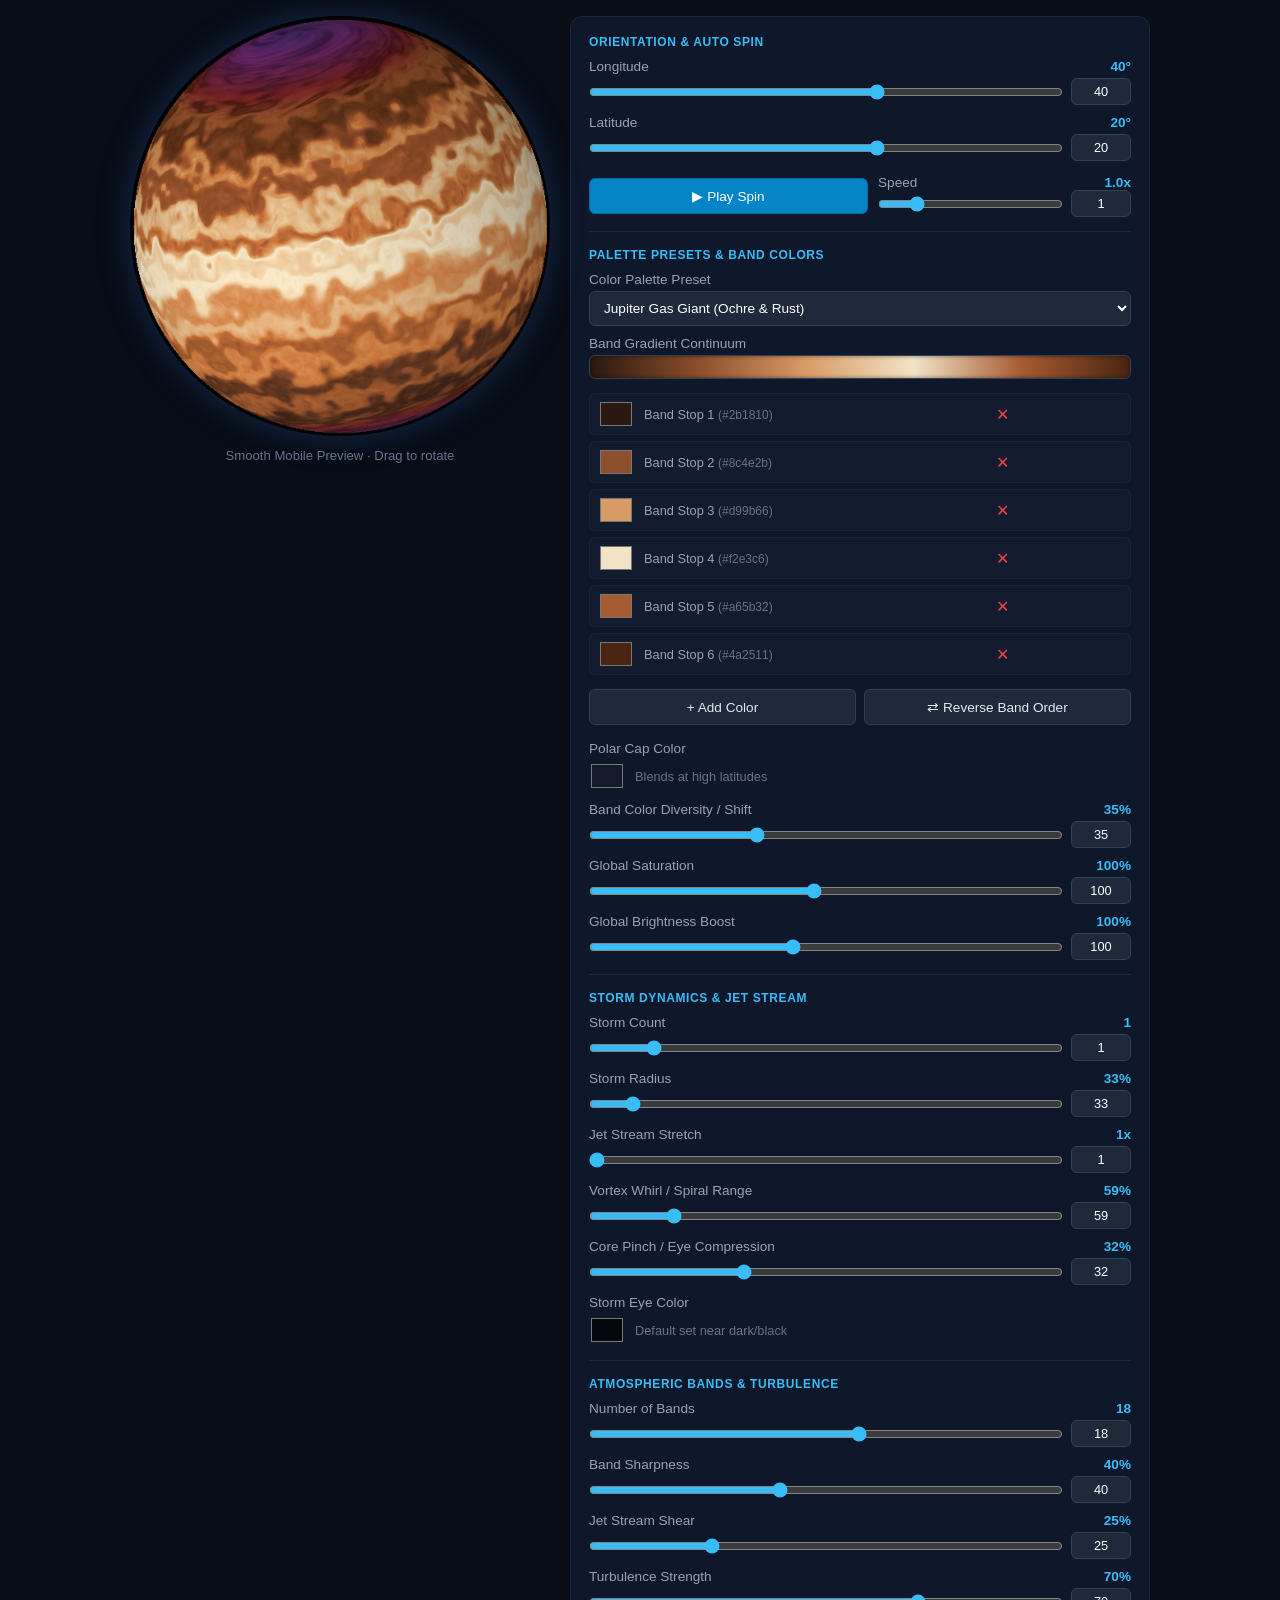
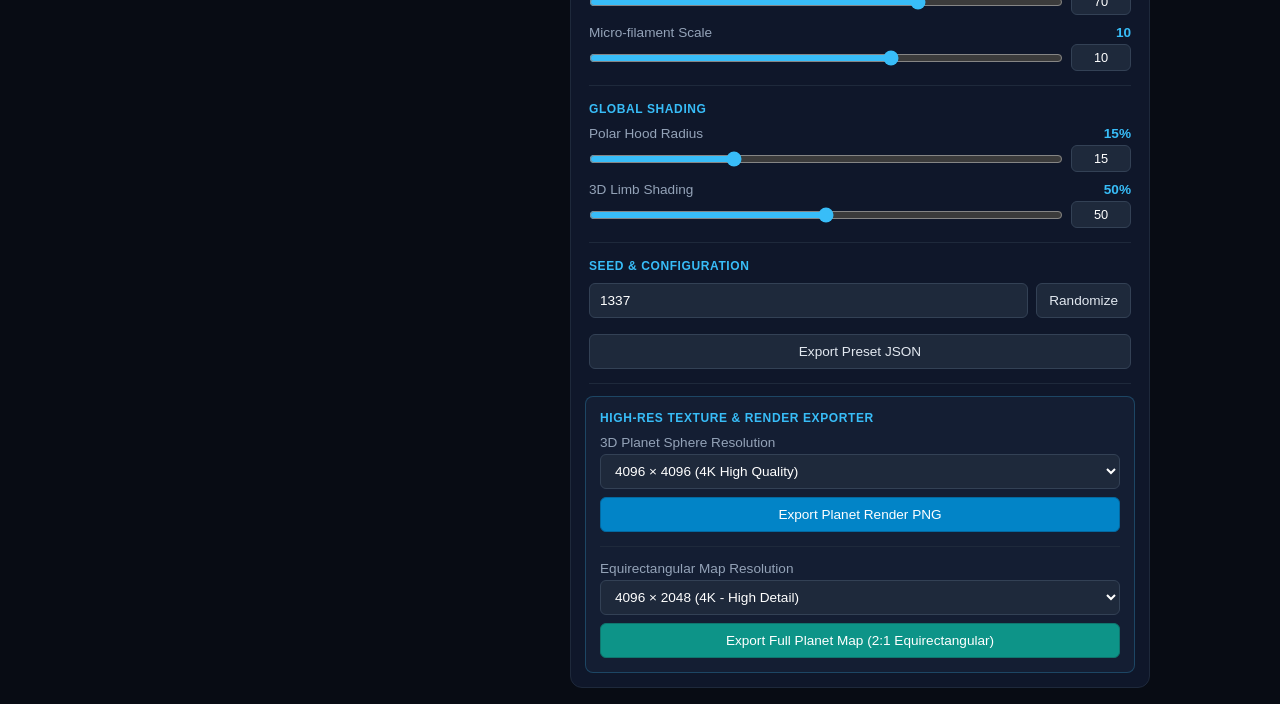
==== commit 98b08276: "Last Sync: 2026-09-23 15:39 (Mobile)" ====
--- a/tools/gas-giant-generator.html
+++ b/tools/gas-giant-generator.html
@@ -102,6 +102,28 @@
       cursor: pointer;
       height: 24px;
     }
+    .ggSliderLine {
+      display: flex;
+      align-items: center;
+      gap: 8px;
+    }
+    .ggSliderLine input[type="range"] { flex: 1; }
+    .ggNumBox {
+      width: 60px;
+      flex-shrink: 0;
+      background: #1e293b;
+      border: 1px solid #334155;
+      color: #fff;
+      padding: 5px 6px;
+      border-radius: 6px;
+      font-size: 0.8rem;
+      text-align: center;
+      outline: none;
+      -moz-appearance: textfield;
+    }
+    .ggNumBox::-webkit-outer-spin-button,
+    .ggNumBox::-webkit-inner-spin-button { -webkit-appearance: none; margin: 0; }
+    .ggNumBox:focus { border-color: #38bdf8; }
     input[type="color"] {
       border: none;
       width: 36px;
@@ -1064,17 +1086,61 @@
     render(HIGH_RES_PREVIEW);
   });
 
+  // Wraps a range input with a synced number box the user can type an exact
+  // value into. Typing past the slider's current min/max extends it, same
+  // rationale as the ring generator's number boxes: the box exists so you
+  // can go past what the slider was originally set up for.
+  function attachNumberBox(el){
+    if(el.parentElement && el.parentElement.classList.contains('ggSliderLine')) {
+      return el.parentElement.querySelector('.ggNumBox');
+    }
+    const line = document.createElement('div');
+    line.className = 'ggSliderLine';
+    el.parentNode.insertBefore(line, el);
+    line.appendChild(el);
+    const numBox = document.createElement('input');
+    numBox.type = 'number';
+    numBox.className = 'ggNumBox';
+    numBox.min = el.min; numBox.max = el.max; numBox.step = el.step;
+    numBox.value = el.value;
+    line.appendChild(numBox);
+    return numBox;
+  }
+
   function bindRange(id, valId, key, suffix, isFloat, rebuildLUT = false){
     const el = document.getElementById(id);
     const valEl = document.getElementById(valId);
     if(!el) return;
+    const numBox = attachNumberBox(el);
+
+    function apply(v, fromNum){
+      if(Number.isNaN(v)) return;
+      if(v > parseFloat(el.max)){ el.max = v; numBox.max = v; }
+      if(v < parseFloat(el.min)){ el.min = v; numBox.min = v; }
+      el.value = v;
+      numBox.value = v;
+      S[key] = isFloat ? v : Math.round(v);
+      if(valEl) valEl.textContent = el.value + (suffix||'');
+      if(rebuildLUT) rebuildPaletteLUT();
+      render(HIGH_RES_PREVIEW);
+    }
+
     el.addEventListener('input', ()=>{
-      S[key] = isFloat ? parseFloat(el.value) : parseInt(el.value, 10);
+      const v = isFloat ? parseFloat(el.value) : parseInt(el.value, 10);
+      S[key] = v;
+      numBox.value = el.value;
       if(valEl) valEl.textContent = el.value + (suffix||'');
     });
     el.addEventListener('change', () => {
       if(rebuildLUT) rebuildPaletteLUT();
       render(HIGH_RES_PREVIEW);
+    });
+    numBox.addEventListener('change', () => {
+      const v = isFloat ? parseFloat(numBox.value) : parseInt(numBox.value, 10);
+      apply(v, true);
+    });
+    numBox.addEventListener('keydown', (e) => {
+      if(e.key === 'Enter') numBox.blur();
     });
   }
 
@@ -1123,6 +1189,7 @@
 
   const toggleSpinBtn = document.getElementById('ggToggleSpin');
   const spinSpeedEl = document.getElementById('ggSpinSpeed');
+  const spinSpeedNumBox = attachNumberBox(spinSpeedEl);
 
   toggleSpinBtn.addEventListener('click', () => {
     isSpinning = !isSpinning;
@@ -1135,9 +1202,23 @@
     }
   });
 
+  function applySpinSpeed(v){
+    if(Number.isNaN(v)) return;
+    if(v > parseFloat(spinSpeedEl.max)){ spinSpeedEl.max = v; spinSpeedNumBox.max = v; }
+    if(v < parseFloat(spinSpeedEl.min)){ spinSpeedEl.min = v; spinSpeedNumBox.min = v; }
+    spinSpeed = v;
+    spinSpeedEl.value = v;
+    spinSpeedNumBox.value = v;
+    document.getElementById('ggSpeedVal').textContent = spinSpeed.toFixed(1) + 'x';
+  }
   spinSpeedEl.addEventListener('input', (e) => {
-    spinSpeed = parseFloat(e.target.value);
-    document.getElementById('ggSpeedVal').textContent = spinSpeed.toFixed(1) + 'x';
+    applySpinSpeed(parseFloat(e.target.value));
+  });
+  spinSpeedNumBox.addEventListener('change', () => {
+    applySpinSpeed(parseFloat(spinSpeedNumBox.value));
+  });
+  spinSpeedNumBox.addEventListener('keydown', (e) => {
+    if(e.key === 'Enter') spinSpeedNumBox.blur();
   });
 
   function animateLoop(now) {
@@ -1150,8 +1231,10 @@
     
     const lonEl = document.getElementById('ggLon');
     const lonVal = document.getElementById('ggLonVal');
+    const lonNumBox = lonEl && lonEl.parentElement.querySelector('.ggNumBox');
     if (lonEl) lonEl.value = Math.round(S.lon);
     if (lonVal) lonVal.textContent = Math.round(S.lon) + '°';
+    if (lonNumBox) lonNumBox.value = Math.round(S.lon);
 
     // Downsamples during continuous auto-rotation for smooth performance
     render(LOW_RES_PREVIEW);
@@ -1188,6 +1271,11 @@
     const latVal = document.getElementById('ggLatVal');
     if(lonVal) lonVal.textContent = Math.round(S.lon)+'°';
     if(latVal) latVal.textContent = Math.round(S.lat)+'°';
+
+    const lonNumBox = lonEl && lonEl.parentElement.querySelector('.ggNumBox');
+    const latNumBox = latEl && latEl.parentElement.querySelector('.ggNumBox');
+    if(lonNumBox) lonNumBox.value = Math.round(S.lon);
+    if(latNumBox) latNumBox.value = Math.round(S.lat);
     
     if(!rafPending){
       rafPending = true;
